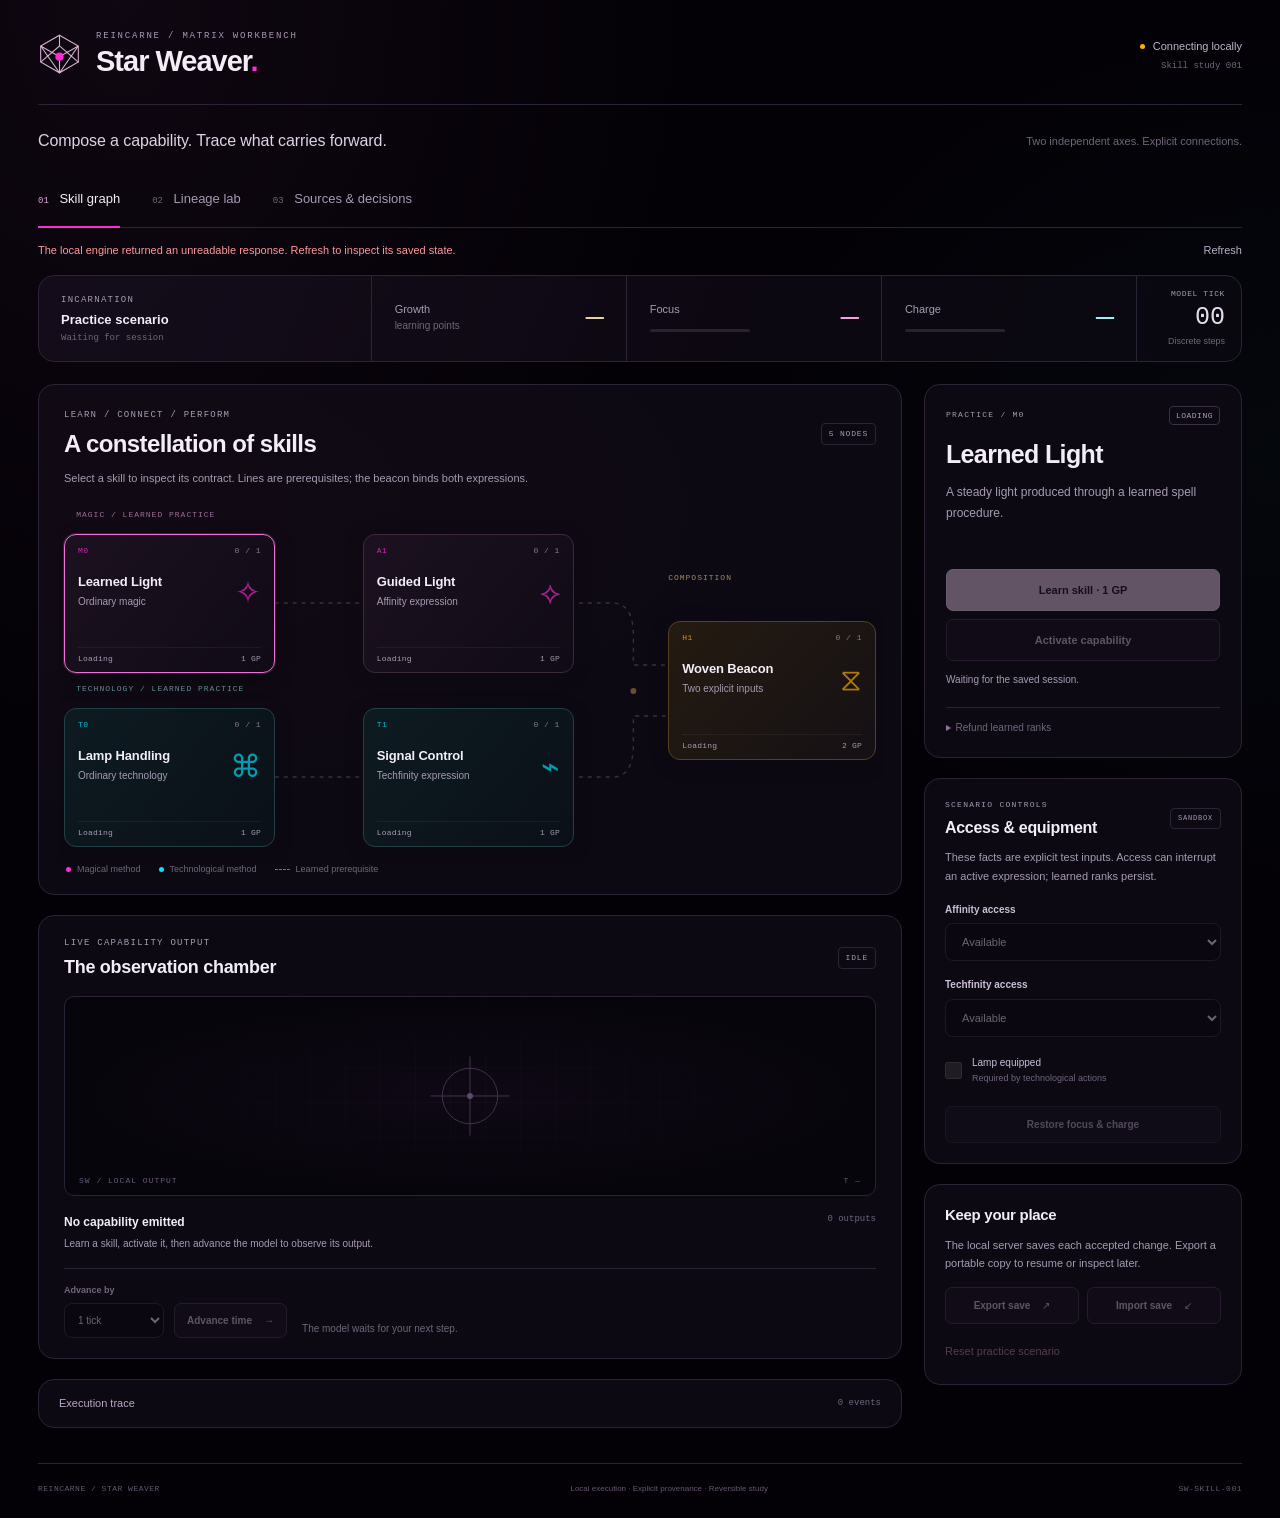
==== star-weaver/web/index.html @ e93f8267 "Add Star Weaver skill and multigeneration lineage workbench Implement the approved five-node progres" ====
<!doctype html>
<html lang="en">
<head>
  <meta charset="utf-8">
  <meta name="viewport" content="width=device-width, initial-scale=1">
  <meta name="theme-color" content="#030106">
  <meta name="description" content="Star Weaver — an independent-axis skill graph and experimental lineage workbench.">
  <title>Star Weaver · Reincarne</title>
  <link rel="stylesheet" href="styles.css">
  <script src="app.js" defer></script>
</head>
<body>
  <a class="skip-link" href="#workspace">Skip to workbench</a>
  <div class="app-shell">
    <header class="masthead">
      <a class="brand" href="#" aria-label="Star Weaver home">
        <svg class="brand-mark" viewBox="0 0 48 48" aria-hidden="true"><path d="M24 3 45 15v18L24 45 3 33V15Z"/><path d="m3 15 21 12 21-12M24 27v18M24 3v12L3 33m21-18 21 18M3 15l21 30 21-30"/><circle cx="24" cy="27" r="4"/></svg>
        <span><span class="brand-eyebrow">REINCARNE / MATRIX WORKBENCH</span><span class="brand-title">Star Weaver<span class="brand-dot">.</span></span></span>
      </a>
      <div class="masthead-meta"><span class="local-badge"><span class="connection-dot" id="connection-dot"></span><span id="connection-label">Connecting locally</span></span><span class="version-label" id="version-label">Skill study 001</span></div>
    </header>

    <div class="intro-row"><p>Compose a capability.<br class="mobile-break"> Trace what carries forward.</p><span class="boundary-note">Two independent axes. Explicit connections.</span></div>

    <nav class="tabs" role="tablist" aria-label="Workbench views">
      <button id="tab-skills" class="tab active" role="tab" aria-selected="true" aria-controls="panel-skills" tabindex="0"><span class="tab-number">01</span> Skill graph</button>
      <button id="tab-lineage" class="tab" role="tab" aria-selected="false" aria-controls="panel-lineage" tabindex="-1"><span class="tab-number">02</span> Lineage lab</button>
      <button id="tab-sources" class="tab" role="tab" aria-selected="false" aria-controls="panel-sources" tabindex="-1"><span class="tab-number">03</span> Sources &amp; decisions</button>
    </nav>

    <div class="status-strip"><p id="status-message" role="status" aria-live="polite">Loading the saved incarnation and skill contracts…</p><button id="refresh-session" class="text-button" type="button">Refresh</button></div>

    <main id="workspace" tabindex="-1">
      <section id="panel-skills" class="tab-panel" role="tabpanel" aria-labelledby="tab-skills">
        <div class="resource-bar" aria-label="Current incarnation">
          <div class="incarnation-label"><span class="eyebrow">INCARNATION</span><strong id="incarnation-name">Practice scenario</strong><small id="revision-label">Waiting for session</small></div>
          <div class="resource-stat growth"><span>Growth</span><strong id="growth-points">—</strong><small>learning points</small></div>
          <div class="resource-stat focus-stat"><span>Focus</span><strong id="focus-value">—</strong><div class="resource-track"><span id="focus-meter"></span></div></div>
          <div class="resource-stat charge-stat"><span>Charge</span><strong id="charge-value">—</strong><div class="resource-track"><span id="charge-meter"></span></div></div>
          <div class="clock-stat"><span class="eyebrow">MODEL TICK</span><strong id="tick-value">00</strong><small>Discrete steps</small></div>
        </div>

        <div class="skill-layout">
          <div class="map-column">
            <section class="panel graph-panel" aria-labelledby="graph-title">
              <div class="panel-heading"><div><span class="eyebrow">LEARN / CONNECT / PERFORM</span><h1 id="graph-title">A constellation of skills</h1></div><span class="tiny-badge">5 NODES</span></div>
              <p class="panel-intro">Select a skill to inspect its contract. Lines are prerequisites; the beacon binds both expressions.</p>
              <div class="graph-scroller" tabindex="0" aria-label="Skill graph. Five selectable skill nodes.">
                <div class="skill-graph" id="skill-graph">
                  <svg class="graph-lines" viewBox="0 0 820 370" preserveAspectRatio="none" aria-hidden="true"><defs><linearGradient id="magic-edge"><stop stop-color="#9d397f"/><stop offset="1" stop-color="#ff2bd6"/></linearGradient><linearGradient id="tech-edge"><stop stop-color="#23727b"/><stop offset="1" stop-color="#00e5ff"/></linearGradient></defs><path class="edge magic" data-edge="M0-A1" d="M213 110 H302"/><path class="edge technology" data-edge="T0-T1" d="M213 284 H302"/><path class="edge hybrid-magic" data-edge="A1-H1" d="M511 110 H554 Q575 110 575 143 V172 H609"/><path class="edge hybrid-technology" data-edge="T1-H1" d="M511 284 H554 Q575 284 575 251 V223 H609"/><circle cx="575" cy="198" r="3" class="junction"/></svg>
                  <span class="lane-label lane-magic">MAGIC / LEARNED PRACTICE</span><span class="lane-label lane-tech">TECHNOLOGY / LEARNED PRACTICE</span><span class="lane-label lane-weave">COMPOSITION</span>
                  <button type="button" id="node-M0" class="skill-node magic selected" aria-pressed="true" data-node="M0"><span class="node-top"><span class="node-id">M0</span><span class="node-rank">0 / 1</span></span><span class="node-symbol" aria-hidden="true">✧</span><strong>Learned Light</strong><span class="node-subtitle">Ordinary magic</span><span class="node-bottom"><span class="node-availability">Loading</span><span class="node-price">1 GP</span></span></button>
                  <button type="button" id="node-T0" class="skill-node technology" aria-pressed="false" data-node="T0"><span class="node-top"><span class="node-id">T0</span><span class="node-rank">0 / 1</span></span><span class="node-symbol" aria-hidden="true">⌘</span><strong>Lamp Handling</strong><span class="node-subtitle">Ordinary technology</span><span class="node-bottom"><span class="node-availability">Loading</span><span class="node-price">1 GP</span></span></button>
                  <button type="button" id="node-A1" class="skill-node magic expression" aria-pressed="false" data-node="A1"><span class="node-top"><span class="node-id">A1</span><span class="node-rank">0 / 1</span></span><span class="node-symbol" aria-hidden="true">⟡</span><strong>Guided Light</strong><span class="node-subtitle">Affinity expression</span><span class="node-bottom"><span class="node-availability">Loading</span><span class="node-price">1 GP</span></span></button>
                  <button type="button" id="node-T1" class="skill-node technology expression" aria-pressed="false" data-node="T1"><span class="node-top"><span class="node-id">T1</span><span class="node-rank">0 / 1</span></span><span class="node-symbol" aria-hidden="true">⌁</span><strong>Signal Control</strong><span class="node-subtitle">Techfinity expression</span><span class="node-bottom"><span class="node-availability">Loading</span><span class="node-price">1 GP</span></span></button>
                  <button type="button" id="node-H1" class="skill-node hybrid" aria-pressed="false" data-node="H1"><span class="node-top"><span class="node-id">H1</span><span class="node-rank">0 / 1</span></span><span class="node-symbol" aria-hidden="true">⧖</span><strong>Woven Beacon</strong><span class="node-subtitle">Two explicit inputs</span><span class="node-bottom"><span class="node-availability">Loading</span><span class="node-price">2 GP</span></span></button>
                </div>
              </div>
              <div class="graph-legend"><span><i class="legend-dot magic-dot"></i>Magical method</span><span><i class="legend-dot tech-dot"></i>Technological method</span><span><i class="legend-line"></i>Learned prerequisite</span></div>
            </section>

            <section class="panel output-panel" aria-labelledby="output-title">
              <div class="panel-heading"><div><span class="eyebrow">LIVE CAPABILITY OUTPUT</span><h2 id="output-title">The observation chamber</h2></div><span class="tiny-badge" id="chamber-state">IDLE</span></div>
              <div class="chamber" id="effect-chamber" data-effect="idle" data-phase="idle">
                <div class="chamber-grid" aria-hidden="true"></div>
                <svg class="effect-art" viewBox="0 0 700 200" role="img" aria-labelledby="effect-svg-title effect-svg-description"><title id="effect-svg-title">Waiting for an activated capability</title><desc id="effect-svg-description">The chamber will display outputs confirmed by the local skill engine.</desc><defs><radialGradient id="spell-glow"><stop stop-color="#ffc5f4" stop-opacity=".8"/><stop offset=".2" stop-color="#ff2bd6" stop-opacity=".5"/><stop offset="1" stop-color="#ff2bd6" stop-opacity="0"/></radialGradient><radialGradient id="lamp-glow"><stop stop-color="#c6fcff" stop-opacity=".9"/><stop offset=".25" stop-color="#00e5ff" stop-opacity=".4"/><stop offset="1" stop-color="#00e5ff" stop-opacity="0"/></radialGradient><radialGradient id="beacon-glow"><stop stop-color="#fff4ca" stop-opacity=".8"/><stop offset=".3" stop-color="#ffb000" stop-opacity=".4"/><stop offset="1" stop-color="#ffb000" stop-opacity="0"/></radialGradient></defs>
                  <g class="effect-idle"><circle cx="350" cy="100" r="28"/><path d="M350 60v80M310 100h80"/><circle cx="350" cy="100" r="3"/></g>
                  <g class="effect-magic"><ellipse class="glow" cx="350" cy="96" rx="95" ry="88" fill="url(#spell-glow)"/><path class="spell-orbit" d="M294 105c0-45 112-45 112 0s-112 45-112 0Z"/><path class="spell-orbit tilted" d="M320 45c45 0 65 107 20 107S275 45 320 45Z"/><path class="spell-core" d="m350 63 7 24 21 9-21 8-7 25-7-25-21-8 21-9Z"/><path class="guided-path" d="M125 140 Q265 20 350 96 T575 55"/><circle class="guided-target" cx="575" cy="55" r="9"/></g>
                  <g class="effect-tech"><ellipse class="glow" cx="350" cy="96" rx="100" ry="84" fill="url(#lamp-glow)"/><path class="lamp-body" d="M334 124h32v18h-32Zm0-3V87a16 16 0 0 1 32 0v34M326 123h48"/><path class="lamp-rays" d="M350 48V33m-34 30-11-11m79 11 11-11M301 88h-16m114 0h16"/><path class="signal-line" d="M130 99h54V72h25v54h25V99h38m156 0h36V72h25v54h25V99h56"/><circle class="signal-target" cx="584" cy="99" r="9"/></g>
                  <g class="effect-beacon"><ellipse class="glow" cx="350" cy="100" rx="130" ry="98" fill="url(#beacon-glow)"/><circle class="beacon-ring outer" cx="350" cy="100" r="72"/><circle class="beacon-ring inner" cx="350" cy="100" r="49"/><path class="beacon-orbit magic" d="M243 100c0-57 214-57 214 0s-214 57-214 0Z"/><path class="beacon-orbit tech" d="M350 17c49 0 49 166 0 166s-49-166 0-166Z"/><path class="beacon-core" d="m350 70 9 20 21 10-21 9-9 21-9-21-21-9 21-10Z"/><path class="beacon-code" d="M498 77h10m9 0h24m9 0h10m-62 23h24m9 0h10m9 0h24m-76 23h10m9 0h10m9 0h24"/></g>
                  <g class="effect-aborted"><path d="m337 87 26 26m0-26-26 26"/><circle cx="350" cy="100" r="33" stroke-dasharray="4 7"/></g>
                </svg>
                <span class="chamber-coordinate" aria-hidden="true">SW / LOCAL OUTPUT</span><span class="chamber-coordinate chamber-coordinate-right" id="effect-tick">T —</span>
              </div>
              <div class="effect-caption"><div><strong id="effect-name">No capability emitted</strong><p id="effect-description">Learn a skill, activate it, then advance the model to observe its output.</p></div><span id="output-count">0 outputs</span></div>
              <div class="time-controls"><div class="tick-input"><label for="tick-amount">Advance by</label><select id="tick-amount" disabled><option value="1">1 tick</option><option value="2">2 ticks</option><option value="4">4 ticks</option></select></div><button type="button" id="tick-forward" class="button button-secondary" disabled>Advance time <span aria-hidden="true">→</span></button><p id="active-action-label">The model waits for your next step.</p></div>
            </section>

            <details class="panel event-panel"><summary><span>Execution trace</span><span class="summary-meta" id="event-count">0 events</span></summary><ol id="event-log" class="event-log"><li>No actions yet.</li></ol></details>
          </div>

          <aside class="detail-column" aria-label="Skill details and scenario controls">
            <section class="panel node-detail" aria-labelledby="detail-title">
              <div class="detail-heading"><span class="eyebrow" id="detail-kind">PRACTICE / M0</span><span class="availability-badge" id="detail-availability">LOADING</span></div><h2 id="detail-title">Learned Light</h2><p id="detail-description" class="detail-description">A steady light produced through a learned spell procedure.</p>
              <div class="detail-tags" id="detail-tags"></div><div id="detail-contract" class="detail-contract"></div><div id="recipe-inputs" class="recipe-inputs" hidden></div>
              <div class="skill-actions"><button type="button" id="learn-node" class="button button-primary" disabled>Learn skill · 1 GP</button><button type="button" id="activate-node" class="button button-secondary" disabled>Activate capability</button></div><p id="learn-reason" class="action-reason">Waiting for the saved session.</p>
              <details class="refund-details"><summary>Refund learned ranks</summary><label class="checkbox-label"><input type="checkbox" id="cascade-refund">Include learned dependents</label><p>Refunds recorded growth points. Activation resources and recovery timers stay spent.</p><button type="button" id="respec-node" class="button button-danger" disabled>Refund selected skill</button></details>
            </section>

            <section class="panel sandbox-panel" aria-labelledby="sandbox-title"><div class="panel-heading"><div><span class="eyebrow">SCENARIO CONTROLS</span><h2 id="sandbox-title">Access &amp; equipment</h2></div><span class="tiny-badge">SANDBOX</span></div><p class="help-copy">These facts are explicit test inputs. Access can interrupt an active expression; learned ranks persist.</p><label for="axis-affinity">Affinity access</label><select id="axis-affinity" disabled><option value="available">Available</option><option value="unavailable">Unavailable</option><option value="unknown">Unknown</option></select><label for="axis-techfinity">Techfinity access</label><select id="axis-techfinity" disabled><option value="available">Available</option><option value="unavailable">Unavailable</option><option value="unknown">Unknown</option></select><label class="checkbox-label lamp-toggle"><input type="checkbox" id="lamp-equipped" disabled><span>Lamp equipped<small>Required by technological actions</small></span></label><button type="button" id="restore-resources" class="button button-subtle" disabled>Restore focus &amp; charge</button></section>
            <section class="panel session-panel" aria-labelledby="session-title"><h2 id="session-title">Keep your place</h2><p class="help-copy">The local server saves each accepted change. Export a portable copy to resume or inspect later.</p><div class="save-buttons"><button id="export-save" type="button" class="button button-secondary" disabled>Export save <span aria-hidden="true">↗</span></button><label class="button button-secondary file-button" for="import-save">Import save <span aria-hidden="true">↙</span><input id="import-save" type="file" accept="application/json,.json" disabled></label></div><button id="reset-session" type="button" class="text-button danger-text" disabled>Reset practice scenario</button></section>
          </aside>
        </div>
      </section>

      <section id="panel-lineage" class="tab-panel" role="tabpanel" aria-labelledby="tab-lineage" hidden>
        <div class="lineage-intro"><div><span class="eyebrow">EXPERIMENTAL SUCCESSION / SYNTHETIC PROFILES</span><h1>What carries forward?</h1><p>Explore biological, resonant, cultural, and fabricated routes. Each route preserves its source; a seed makes the same experiment repeatable.</p></div><div class="principle-card"><span aria-hidden="true">⟡</span><p><strong>Potential is a possibility.</strong> It does not teach a skill, install a device, or make an axis available.</p></div></div>
        <div class="lineage-layout"><section class="panel lineage-controls" aria-labelledby="lineage-controls-title"><span class="eyebrow">01 / CHOOSE CONTRIBUTORS</span><h2 id="lineage-controls-title">Two sources. One trace.</h2><label for="parent-a">Contributor A</label><select id="parent-a" disabled><option>Loading profiles…</option></select><p id="parent-a-description" class="profile-description"></p><div id="parent-a-traits" class="profile-traits"></div><div class="contributor-divider" aria-hidden="true"><span>×</span></div><label for="parent-b">Contributor B</label><select id="parent-b" disabled><option>Loading profiles…</option></select><p id="parent-b-description" class="profile-description"></p><div id="parent-b-traits" class="profile-traits"></div><label for="lineage-seed">Experiment seed</label><input id="lineage-seed" type="text" value="first-weave" maxlength="80" autocomplete="off" spellcheck="false" disabled><p class="help-copy">Same contributors and seed → same result. No real people or canonical bloodlines are represented.</p><button id="generate-lineage" class="button button-primary" type="button" disabled>Trace a new incarnation <span aria-hidden="true">→</span></button><div class="route-key"><strong>Four provenance routes</strong><span>Biological inheritance</span><span>Resonant transmission</span><span>Cultural / mentorship</span><span>Fabricated / blueprint</span><p>Mentorship and blueprint succession are transmission routes, not biological crossbreeding.</p></div></section>
          <div id="lineage-result" class="lineage-result" aria-live="polite"><section class="panel lineage-empty"><div class="empty-orbit" aria-hidden="true"><span>◇</span><span>✧</span><span>◇</span></div><span class="eyebrow">02 / INSPECT THE PATHWAY</span><h2>A new thread begins with its sources.</h2><p>Choose two contributors and trace their routes. The result will list selected traits, axis potential, and the exact provenance behind every branch.</p></section></div>
        </div>
      </section>

      <section id="panel-sources" class="tab-panel" role="tabpanel" aria-labelledby="tab-sources" hidden><div class="sources-intro"><span class="eyebrow">DECISIONS / PROVENANCE / LIMITS</span><h1>A clear boundary around the model.</h1><p>This workbench executes the approved skill proposal and an explicitly experimental hereditary policy. A successful action is runtime evidence; canon authority belongs to the recorded decisions.</p></div><div id="decisions-content" class="decisions-grid"><section class="panel"><h2>Loading source records…</h2></section></div><section class="panel invariants-panel"><h2>Rules that remain visible</h2><div class="invariant-grid"><article><span>01</span><h3>Independent systems</h3><p>Affinity and Techfinity have separate access facts. Neither progression path grants the other.</p></article><article><span>02</span><h3>Explicit composition</h3><p>A recipe names its inputs and pays their total cost once. Losing a live input aborts the output.</p></article><article><span>03</span><h3>Context Doubt</h3><p>Finity remains unresolved. It supplies no root, rank, gate, resource, or hereditary effect.</p></article><article><span>04</span><h3>Traceable inheritance</h3><p>Experimental succession records potential and its sources. Learning and available access remain separate events.</p></article></div></section><details class="panel raw-panel"><summary>Inspect loaded contracts</summary><label for="raw-contract-select">Record</label><select id="raw-contract-select"><option value="graph">Skill graph</option><option value="lineage_rules">Lineage rules</option><option value="lineage_catalog">Synthetic contributors</option><option value="decisions">Decision records</option></select><pre id="raw-contract" tabindex="0">Waiting for source data.</pre></details></section>
    </main>
    <footer class="footer"><span>REINCARNE / STAR WEAVER</span><span>Local execution · Explicit provenance · Reversible study</span><span id="footer-version">SW-SKILL-001</span></footer>
  </div>

  <dialog id="confirm-dialog" aria-labelledby="confirm-title" aria-describedby="confirm-description"><form method="dialog"><span class="eyebrow">CONFIRM SCENARIO CHANGE</span><h2 id="confirm-title">Start a new incarnation?</h2><p id="confirm-description"></p><div class="dialog-actions"><button type="submit" value="cancel" class="button button-secondary">Keep current session</button><button type="submit" value="confirm" class="button button-primary" id="confirm-action">Continue</button></div></form></dialog>
  <noscript><p class="noscript">Star Weaver requires JavaScript to connect the skill graph to the local engine.</p></noscript>
</body>
</html>
---- star-weaver/web/styles.css ----
:root{color-scheme:dark;--void:#030106;--paper:#f2edf6;--muted:#a69bb2;--dim:#70657b;--line:#2c2337;--panel:#0d0913;--raised:#15101d;--magic:#ff2bd6;--tech:#00e5ff;--amber:#ffb000;--good:#a3dac1;--danger:#ff969d;--radius:16px;--mono:"Cascadia Code","SFMono-Regular",Consolas,monospace;--sans:"Segoe UI",Inter,Arial,sans-serif}
*{box-sizing:border-box}body{margin:0;background:var(--void);color:var(--paper);font-family:var(--sans);font-size:14px;line-height:1.55;background-image:radial-gradient(ellipse at 10% 0%,#23102360,transparent 35%),radial-gradient(ellipse at 100% 30%,#09222a30,transparent 30%)}button,input,select{font:inherit}button,a,input,select,summary{touch-action:manipulation}button{cursor:pointer}button:disabled,input:disabled,select:disabled{cursor:not-allowed;opacity:.4}button,a,input,select,summary{ -webkit-tap-highlight-color:transparent}button:focus-visible,a:focus-visible,input:focus-visible,select:focus-visible,summary:focus-visible,[tabindex]:focus-visible{outline:2px solid #f0d4ff;outline-offset:4px}a{color:inherit}button{color:inherit}h1,h2,h3,p{margin:0}h1{font-size:24px;font-weight:560;line-height:1.3;letter-spacing:-.6px}h2{font-size:18px;font-weight:560;line-height:1.35;letter-spacing:-.3px}h3{font-size:15px;font-weight:600}small{font-size:11px}button,input,select{transition:border-color .18s,background .18s,opacity .18s}input,select{color:var(--paper);background:#09060f;border:1px solid #3b2f48;border-radius:8px;width:100%;min-height:43px;padding:9px 12px}select{padding-right:24px}input:hover:not(:disabled),select:hover:not(:disabled){border-color:#84718e}label{display:block;color:#cbc0d5;font-size:12px;font-weight:550;margin:15px 0 6px}input[type=checkbox]{width:17px;height:17px;min-height:17px;margin:0;accent-color:var(--paper);flex:none}input[type=file]{min-height:0}input[type=text]{font-family:var(--mono);font-size:12px}pre{font:11px/1.7 var(--mono);overflow:auto;white-space:pre-wrap;word-break:break-word;color:#baadca}::selection{color:white;background:#723361}.skip-link{position:fixed;top:-70px;left:20px;z-index:100;background:var(--paper);color:var(--void);padding:12px 18px;border-radius:7px}.skip-link:focus{top:12px}.app-shell{max-width:1560px;margin:0 auto;padding:0 38px}.masthead{display:flex;justify-content:space-between;align-items:center;gap:24px;padding:29px 0 24px;border-bottom:1px solid var(--line)}.brand{display:flex;gap:15px;align-items:center;text-decoration:none}.brand-mark{width:43px;height:48px;fill:none;stroke:#d7b2d3;stroke-width:1.2}.brand-mark circle{fill:var(--magic);stroke:var(--magic)}.brand-eyebrow,.brand-title{display:block}.brand-eyebrow{color:#a998b4;letter-spacing:1.8px;font:9px/1.6 var(--mono)}.brand-title{font-size:29px;line-height:1.25;letter-spacing:-1px;font-weight:600}.brand-dot{color:var(--magic)}.masthead-meta{display:flex;flex-direction:column;align-items:flex-end;gap:6px}.local-badge{display:flex;gap:8px;align-items:center;color:#c0b5ca;font-size:11px}.connection-dot{width:5px;height:5px;border-radius:50%;background:var(--amber)}.connection-dot.connected{background:var(--good);box-shadow:0 0 8px #a3dac133}.connection-dot.error{background:var(--danger)}.version-label{font:9px var(--mono);color:var(--dim)}.intro-row{display:flex;justify-content:space-between;align-items:center;padding:24px 0 22px}.intro-row p{font-size:16px;color:#dfd3e6;letter-spacing:-.1px}.boundary-note{color:var(--dim);font-size:11px}.mobile-break{display:none}.tabs{display:flex;border-bottom:1px solid var(--line);gap:32px}.tab{position:relative;border:0;background:none;padding:14px 0 17px;font-size:13px;color:var(--muted)}.tab:after{position:absolute;content:"";left:0;right:0;bottom:-1px;height:2px;background:transparent}.tab.active{color:var(--paper)}.tab.active:after{background:var(--magic)}.tab:hover{color:var(--paper)}.tab-number{font:9px var(--mono);color:var(--dim);margin-right:7px}.tab.active .tab-number{color:#d9a5d1}.status-strip{display:flex;align-items:center;gap:18px;min-height:44px;padding:10px 0;color:var(--muted);font-size:11px}.status-strip p{flex:1}.status-strip.error p{color:var(--danger)}.status-strip.success p{color:#b8d8ca}.status-strip.busy p:before{content:"◌";display:inline-block;margin-right:7px;color:var(--amber);animation:rotate 2s linear infinite}.text-button{border:0;border-radius:4px;background:none;padding:4px 0;color:#bdb0c8;font-size:11px;white-space:nowrap;text-underline-offset:3px}.text-button:hover{text-decoration:underline;color:var(--paper)}main:focus{outline:none}main{min-height:75vh}.resource-bar{display:grid;grid-template-columns:minmax(180px,1.3fr) repeat(3,minmax(90px,1fr)) 105px;border:1px solid var(--line);border-radius:var(--radius);background:linear-gradient(110deg,#181020b0,#0d091390);overflow:hidden;margin:2px 0 22px}.incarnation-label{padding:17px 22px;display:flex;flex-direction:column;gap:3px}.eyebrow{display:block;font:9px/1.6 var(--mono);color:var(--muted);letter-spacing:1.25px}.incarnation-label strong{font-size:13px;font-weight:550}.incarnation-label small{font:9px var(--mono);color:var(--dim)}.resource-stat{position:relative;padding:15px 23px;display:grid;grid-template-columns:1fr auto;grid-template-rows:24px 24px;border-left:1px solid var(--line);align-content:center;column-gap:12px}.resource-stat>span{font-size:11px;color:var(--muted);align-self:end}.resource-stat>strong{font:30px/1.2 var(--mono);grid-column:2;grid-row:1/3;align-self:center;letter-spacing:-1px}.resource-stat>small{color:var(--dim);font-size:10px}.resource-track{width:85%;max-width:100px;align-self:center;height:3px;background:#2a2030;overflow:hidden;border-radius:2px}.resource-track span{display:block;width:0%;height:100%;transition:width .4s;background:var(--muted)}.focus-stat>strong{color:#f1a5df}.focus-stat .resource-track span{background:var(--magic)}.charge-stat>strong{color:#a4eef2}.charge-stat .resource-track span{background:var(--tech)}.growth>strong{color:#e7d3a6}.clock-stat{border-left:1px solid var(--line);padding:12px 16px;display:flex;flex-direction:column;align-items:flex-end}.clock-stat>.eyebrow{font-size:8px;letter-spacing:.6px}.clock-stat strong{font:25px/1.4 var(--mono);color:#e5dceb}.clock-stat small{font-size:9px;color:var(--dim)}.skill-layout{display:grid;grid-template-columns:minmax(0,1fr) 318px;gap:22px}.map-column,.detail-column{display:flex;flex-direction:column;gap:20px;min-width:0}.panel{background:var(--panel);border:1px solid var(--line);border-radius:var(--radius);overflow:hidden}.panel-heading{display:flex;align-items:center;justify-content:space-between;gap:15px}.panel-heading .eyebrow{margin-bottom:5px}.tiny-badge{white-space:nowrap;font:8px/1.5 var(--mono);letter-spacing:.8px;color:var(--muted);padding:4px 7px;border:1px solid var(--line);border-radius:4px}.graph-panel{padding:23px 25px 17px;background:radial-gradient(ellipse at 0% 25%,#2b102125,transparent 60%),var(--panel)}.panel-intro{font-size:11px;color:var(--muted);margin-top:11px;max-width:570px}.graph-scroller{overflow-x:auto;scrollbar-width:thin;scrollbar-color:#3d2f46 transparent;margin:6px -6px 0;padding:0 6px}.skill-graph{position:relative;min-width:700px;width:100%;height:370px}.graph-lines{position:absolute;inset:0;width:100%;height:100%;pointer-events:none;overflow:visible}.edge{stroke:#39303f;stroke-width:1.4;fill:none;stroke-dasharray:4 5}.edge.learned{stroke-dasharray:none;stroke-width:1.7}.edge.magic.learned{stroke:url(#magic-edge)}.edge.technology.learned{stroke:url(#tech-edge)}.edge.hybrid-magic.learned{stroke:#9d387e}.edge.hybrid-technology.learned{stroke:#297b87}.junction{fill:#6a4c2f}.lane-label{position:absolute;left:1.5%;font:8px var(--mono);letter-spacing:1px;color:#9e6d97;top:17px}.lane-tech{top:191px;color:#64979c}.lane-weave{left:74.4%;top:80px;color:#a08a62}.skill-node{--node-color:var(--magic);position:absolute;left:0;top:41px;width:26%;height:139px;border:1px solid #3d293e;border-radius:12px;padding:11px 13px 9px;display:flex;flex-direction:column;align-items:flex-start;text-align:left;background:linear-gradient(130deg,#1c1120,#100b16);box-shadow:0 4px 20px #03010630;transition:border-color .2s,background .2s,transform .15s}.skill-node:hover{border-color:#8d5b87;background:linear-gradient(130deg,#261629,#130d19);transform:translateY(-2px)}.skill-node.selected{border-color:#ef70d7;box-shadow:0 0 0 1px #ef70d733,0 7px 20px #03010650}.skill-node.technology{--node-color:var(--tech);border-color:#244047;background:linear-gradient(130deg,#0d1b21,#0b1018)}.skill-node.technology:hover{border-color:#4b9fab;background:linear-gradient(130deg,#11262d,#0b1018)}.skill-node.technology.selected{border-color:#67d1db;box-shadow:0 0 0 1px #67d1db33,0 7px 20px #03010650}.skill-node.hybrid{--node-color:var(--amber);background:linear-gradient(135deg,#241b10,#151015);border-color:#554020;left:74.4%;top:128px;width:25.6%}.skill-node.hybrid:hover{border-color:#b1843c;background:linear-gradient(130deg,#322415,#151015)}.skill-node.hybrid.selected{border-color:#e8bb68;box-shadow:0 0 0 1px #e8bb6833,0 7px 20px #03010650}#node-T0{top:215px}#node-A1,#node-T1{left:36.8%}#node-T1{top:215px}.node-top{display:flex;align-items:center;justify-content:space-between;width:100%;font:8px var(--mono);color:#a69ab1;letter-spacing:.5px}.node-id{color:var(--node-color);opacity:.8}.node-rank{color:#887990}.node-symbol{position:absolute;right:13px;top:42px;font-size:31px;color:var(--node-color);opacity:.65;line-height:1}.skill-node strong{font-size:13px;letter-spacing:-.15px;margin-top:17px;white-space:nowrap;font-weight:550;max-width:calc(100% - 28px)}.node-subtitle{font-size:10px;color:var(--muted);margin-top:2px}.node-bottom{display:flex;justify-content:space-between;align-items:center;gap:8px;border-top:1px solid #a39cab17;width:100%;padding-top:6px;margin-top:auto;font:8px var(--mono);letter-spacing:.2px}.node-availability{color:#ab9fb5}.node-price{color:#a597ac;white-space:nowrap}.skill-node.learned .node-rank{color:var(--node-color)}.skill-node[data-availability=READY] .node-availability{color:var(--good)}.skill-node[data-availability=ACTIVE] .node-availability{color:var(--node-color)}.skill-node[data-availability=SUSPENDED] .node-availability,.skill-node[data-availability=DEPLETED] .node-availability{color:#d5af87}.graph-legend{display:flex;flex-wrap:wrap;align-items:center;gap:18px;color:var(--dim);font-size:9px;margin:0 2px}.graph-legend>span{display:flex;align-items:center;gap:6px}.legend-dot{width:5px;height:5px;border-radius:50%}.magic-dot{background:var(--magic)}.tech-dot{background:var(--tech)}.legend-line{display:inline-block;width:15px;border-top:1px dashed #7b6c87}.node-detail{padding:21px}.detail-heading{display:flex;align-items:center;justify-content:space-between;gap:7px;margin-bottom:13px}.detail-heading>.eyebrow{font-size:8px}.availability-badge{border:1px solid #3b3046;border-radius:4px;font:8px var(--mono);letter-spacing:.5px;padding:4px 6px;color:#ab9db8}.availability-badge[data-state=READY]{color:var(--good);border-color:#365a49}.availability-badge[data-state=ACTIVE]{color:var(--amber);border-color:#685424}.availability-badge[data-state=SUSPENDED],.availability-badge[data-state=DEPLETED]{color:#e1bc91;border-color:#5c442c}.node-detail h2{font-size:25px;letter-spacing:-.65px}.detail-description{font-size:12px;color:var(--muted);margin-top:10px;min-height:54px;line-height:1.7}.detail-tags{display:flex;flex-wrap:wrap;gap:6px;margin:14px 0 16px}.tag{display:inline-block;border:1px solid #35293f;background:#170f20;color:#c1a8cc;border-radius:5px;padding:3px 7px;font-size:9px;line-height:1.5}.tag.magic{color:#e3a4d4;border-color:#572549;background:#271022}.tag.technology{color:#9edce3;border-color:#1e5056;background:#082328}.tag.hybrid{color:#ddc597;border-color:#5c4826;background:#281c0a}.detail-contract dl{margin:0;border-top:1px solid var(--line)}.contract-row{display:flex;justify-content:space-between;gap:14px;padding:10px 0;border-bottom:1px solid #281f32;font-size:10px}.contract-row dt{color:var(--dim);flex:none}.contract-row dd{margin:0;text-align:right;color:#d2c5dc;overflow-wrap:anywhere}.contract-row dd .focus-cost{color:#f0a5df}.contract-row dd .charge-cost{color:#a1e9ef}.recipe-inputs{margin-top:14px;border:1px solid #4e3b22;padding:11px;border-radius:8px;background:#21180f55}.recipe-inputs strong{font-size:10px;color:#ddc18c}.recipe-inputs p{font-size:10px;color:#b3a897;margin-top:5px;word-break:break-word}.recipe-inputs button{border:0;background:none;padding:0;color:#e8d6b1;font-size:10px;text-decoration:underline;text-underline-offset:3px}.skill-actions{display:flex;flex-direction:column;gap:8px;margin-top:19px}.button{display:inline-flex;align-items:center;justify-content:center;gap:12px;min-height:42px;padding:10px 14px;border-radius:7px;border:1px solid transparent;font-size:11px;font-weight:550;text-align:center;text-decoration:none;white-space:normal;line-height:1.5}.button-primary{background:#e1c1e0;color:#211426;border-color:#f0d8ed}.button-primary:hover:not(:disabled){background:#f1d9ee}.button-primary:active:not(:disabled){background:#c5a1c4}.button-secondary{background:#18101f;border-color:#493852;color:#d5c4df}.button-secondary:hover:not(:disabled){background:#24182e;border-color:#7f658a}.button-subtle{background:#16111d;border-color:#30263b;color:#b7a7c4;min-height:37px;font-size:10px}.button-subtle:hover:not(:disabled){background:#20172a;border-color:#665272}.button-danger{border-color:#633a43;background:#27141d;color:#e5acb4;min-height:35px;font-size:10px}.button-danger:hover:not(:disabled){background:#3b1e29}.action-reason{font-size:10px;color:var(--muted);line-height:1.7;margin-top:10px;min-height:18px}.refund-details{margin-top:18px;border-top:1px solid var(--line);padding-top:12px}.refund-details summary{font-size:10px;color:var(--dim)}summary{cursor:pointer;user-select:none}summary::marker{font-size:9px;color:#8f769f}.refund-details p{font-size:10px;line-height:1.6;color:var(--dim);margin:10px 0}.checkbox-label{display:flex;align-items:center;gap:10px;font-size:11px;font-weight:400;line-height:1.5}.sandbox-panel,.session-panel{padding:20px}.sandbox-panel .panel-heading h2{font-size:16px}.sandbox-panel .eyebrow{font-size:8px}.help-copy{font-size:11px;color:var(--muted);line-height:1.7;margin-top:10px}.sandbox-panel>label{margin-top:16px;font-size:10px}.sandbox-panel>select{min-height:38px;font-size:11px}.sandbox-panel .tiny-badge{font-size:7px}.lamp-toggle{padding-top:2px}.lamp-toggle small{display:block;font-size:9px;color:var(--dim);margin-top:2px}.sandbox-panel>.button{width:100%;margin-top:15px}.save-buttons{display:flex;gap:8px;margin-top:14px}.save-buttons>.button{flex:1;font-size:10px;padding:9px 10px;min-height:37px}.session-panel h2{font-size:15px}.file-button{margin:0;position:relative;cursor:pointer;overflow:hidden}.file-button input{position:absolute;width:1px;height:1px;opacity:0;left:0;bottom:0;padding:0}.file-button:has(input:focus-visible){outline:2px solid #f0d4ff;outline-offset:4px}.file-button:has(input:disabled){opacity:.4;cursor:not-allowed}.session-panel>.text-button{margin-top:15px}.danger-text{color:#bb8b97}.output-panel{padding:20px 25px}.output-panel h2{font-size:18px}.chamber{position:relative;height:200px;margin-top:16px;border:1px solid #2a2234;border-radius:10px;overflow:hidden;background:radial-gradient(ellipse at center,#21122a44,transparent 70%),#07050c}.chamber-grid{position:absolute;inset:0;background-image:linear-gradient(#674a8110 1px,transparent 1px),linear-gradient(90deg,#674a8110 1px,transparent 1px);background-size:35px 35px;mask-image:radial-gradient(ellipse at center,black,transparent 80%)}.effect-art{display:block;width:100%;height:100%;position:relative}.effect-art g{display:none}.effect-art path,.effect-art circle{vector-effect:non-scaling-stroke}.effect-idle{stroke:#6d577b;fill:none;opacity:.55}.effect-idle circle:last-child{fill:#9d82b1;stroke:none}.chamber[data-effect=idle] .effect-idle{display:inline}.chamber[data-effect=steady_spell_light] .effect-magic,.chamber[data-effect=guided_light] .effect-magic{display:inline}.chamber[data-effect=steady_lamp_light] .effect-tech,.chamber[data-effect=addressed_signal] .effect-tech{display:inline}.chamber[data-effect=encoded_light_beacon] .effect-beacon{display:inline}.chamber[data-phase=aborted] .effect-aborted{display:inline;stroke:#cf9d9f;fill:none;stroke-width:1.5}.spell-orbit{stroke:#e774d3;fill:none;stroke-width:1;opacity:.7}.spell-orbit.tilted{opacity:.45}.spell-core{fill:#ffc0f0;stroke:#ff2bd6;stroke-width:1}.guided-path{fill:none;stroke:#ea5dd2;stroke-width:1.2;stroke-dasharray:4 7}.guided-target{fill:none;stroke:#f893e1;stroke-width:1}.chamber[data-effect=steady_spell_light] .guided-path,.chamber[data-effect=steady_spell_light] .guided-target{display:none}.lamp-body{fill:none;stroke:#a2edf4;stroke-width:1.5}.lamp-rays{fill:none;stroke:#3bc7d7;stroke-width:1.4}.signal-line,.signal-target{fill:none;stroke:#63e5ee;stroke-width:1.3}.chamber[data-effect=steady_lamp_light] .signal-line,.chamber[data-effect=steady_lamp_light] .signal-target{display:none}.beacon-ring{fill:none;stroke:#c59b47;stroke-width:1;stroke-dasharray:3 10}.beacon-ring.inner{stroke:#e9ba64;stroke-dasharray:none}.beacon-orbit{fill:none;stroke-width:1.2}.beacon-orbit.magic{stroke:#d958bd}.beacon-orbit.tech{stroke:#4fc6d1}.beacon-core{fill:#ffe0a0;stroke:#ffb000;stroke-width:1}.beacon-code{fill:none;stroke:#ebc171;stroke-width:2}.chamber[data-phase=active] .glow{animation:breathe 1.8s ease-in-out infinite}.chamber[data-phase=active] .effect-beacon .beacon-ring{animation:beacon-form 1.8s ease-in-out infinite;transform-origin:350px 100px}.chamber[data-phase=active] .signal-line{stroke-dasharray:18 6;animation:signal-flow 2.4s linear infinite}.chamber[data-phase=active] .guided-path{animation:signal-flow 2.4s linear infinite}.chamber[data-phase=active] .effect-art{opacity:.7}.chamber[data-phase=complete] .glow{opacity:1}.chamber-coordinate{position:absolute;left:14px;bottom:10px;font:8px var(--mono);letter-spacing:1px;color:#685b76}.chamber-coordinate-right{left:auto;right:14px}.effect-caption{display:flex;align-items:flex-start;justify-content:space-between;gap:20px;margin:15px 0 16px}.effect-caption strong{font-size:12px;font-weight:550}.effect-caption p{font-size:10px;color:var(--muted);margin-top:4px}.effect-caption>span{font:9px var(--mono);color:var(--dim);white-space:nowrap;margin-top:3px}.time-controls{display:flex;align-items:flex-end;gap:10px;padding-top:15px;border-top:1px solid var(--line)}.tick-input{width:100px;flex:none}.tick-input label{font-size:9px;color:var(--dim);margin:0 0 5px}.tick-input select{min-height:35px;padding:7px 9px;font-size:10px}.time-controls .button{min-height:35px;font-size:10px;padding:8px 12px}.time-controls>p{margin:0 0 2px 5px;max-width:225px;color:var(--dim);font-size:10px;line-height:1.5}.event-panel summary{display:flex;justify-content:space-between;align-items:center;padding:15px 20px;font-size:11px;color:#b6a7c3}.summary-meta{font:9px var(--mono);color:var(--dim)}.event-log{list-style:none;margin:0;padding:0 20px 17px;max-height:250px;overflow:auto}.event-log li{display:flex;gap:12px;font:10px/1.7 var(--mono);padding:8px 0;border-top:1px solid #261e30;color:var(--muted)}.event-tick{color:var(--dim);width:36px;flex:none}.event-node{color:#cfbedc;width:28px;flex:none}.event-name{color:var(--muted)}.event-name.complete{color:var(--good)}.event-name.aborted{color:var(--danger)}.event-output{margin-left:auto;color:#8e7b9c;font-size:9px}.lineage-intro{display:flex;justify-content:space-between;align-items:center;gap:40px;padding:22px 0 30px}.lineage-intro h1,.sources-intro h1{font-size:34px;letter-spacing:-1px;margin-top:10px}.lineage-intro>div:first-child{max-width:620px}.lineage-intro>div>p{font-size:12px;color:var(--muted);margin-top:13px;max-width:550px;line-height:1.8}.principle-card{display:flex;align-items:center;gap:17px;max-width:300px;flex:none;border-left:1px solid #51412c;padding:13px 0 13px 21px}.principle-card>span{font-size:35px;color:var(--amber)}.lineage-intro .principle-card>p{margin:0;font-size:11px;color:var(--muted)}.principle-card strong{display:block;font-weight:550;font-size:12px;color:#e1c596;margin-bottom:4px}.lineage-layout{display:grid;grid-template-columns:320px minmax(0,1fr);gap:23px}.lineage-controls{padding:24px;align-self:start}.lineage-controls h2{font-size:20px;margin-top:6px}.lineage-controls label{margin-top:22px}.lineage-controls select{font-size:11px}.lineage-controls .profile-description{font-size:11px;color:var(--muted);line-height:1.75;min-height:18px;margin:10px 0 8px}.profile-traits{display:flex;gap:5px;flex-wrap:wrap}.profile-traits .tag{font-size:8px}.contributor-divider{display:flex;align-items:center;gap:15px;margin:16px 0 -8px;color:#997f9c}.contributor-divider:before,.contributor-divider:after{content:"";height:1px;background:var(--line);flex:1}.contributor-divider>span{font-size:18px}.lineage-controls>.button{margin-top:22px;width:100%}.lineage-controls .help-copy{font-size:10px}.route-key{margin-top:24px;border-top:1px solid var(--line);padding-top:18px;display:flex;flex-direction:column;gap:8px}.route-key strong{font-size:10px;color:#a896b6;margin-bottom:3px}.route-key>span{font-size:10px;color:var(--dim);padding-left:12px;position:relative}.route-key>span:before{content:"";width:4px;height:4px;border:1px solid #806788;position:absolute;left:0;top:5px;transform:rotate(45deg)}.route-key>p{font-size:10px;line-height:1.7;color:#8b7b98;margin-top:6px}.lineage-result{display:flex;flex-direction:column;gap:18px;min-width:0}.lineage-empty{min-height:540px;display:flex;flex-direction:column;align-items:center;justify-content:center;text-align:center;padding:40px;background:radial-gradient(ellipse at 50% 37%,#321b3625,transparent 60%),var(--panel)}.lineage-empty h2{max-width:355px;font-size:25px;letter-spacing:-.6px;margin:12px 0}.lineage-empty p{max-width:390px;font-size:12px;line-height:1.8;color:var(--muted)}.empty-orbit{border:1px solid #45334f;border-radius:50%;height:145px;width:145px;margin-bottom:40px;position:relative;display:flex;align-items:center;justify-content:center;color:#a185b1;font-size:34px}.empty-orbit:after{content:"";position:absolute;width:90px;height:90px;border:1px dashed #55415f;border-radius:50%}.empty-orbit span:first-child,.empty-orbit span:last-child{position:absolute;font-size:26px;color:#795287;background:var(--panel);line-height:1;padding:4px;left:-13px;top:40px}.empty-orbit span:last-child{left:auto;right:-12px;top:85px;color:#5e969f}.lineage-summary{padding:24px}.lineage-summary .panel-heading h2{margin-top:7px;font-size:25px}.lineage-summary .tiny-badge{color:#d2b47c;border-color:#5a4525;background:#241a0e}.lineage-id{color:var(--dim);font:9px var(--mono);margin-top:7px;overflow-wrap:anywhere}.lineage-summary .help-copy{max-width:690px}.potential-grid{display:grid;grid-template-columns:1fr 1fr;gap:12px;margin-top:22px}.potential-card{border:1px solid #342a3d;border-radius:9px;padding:15px;background:#120d1b}.potential-card .eyebrow{font-size:8px}.potential-card strong{font-size:15px;display:block;margin-top:5px}.potential-card span:last-child{font-size:10px;color:var(--dim);margin-top:3px;display:block}.potential-card.magic{border-color:#4f2a46;background:#1b0d1b}.potential-card.magic strong{color:#e7acd9}.potential-card.technology{border-color:#1f444c;background:#0c181d}.potential-card.technology strong{color:#9cdde7}.lineage-actions{display:flex;flex-wrap:wrap;gap:9px;margin-top:20px;padding-top:18px;border-top:1px solid var(--line)}.lineage-actions .button{font-size:10px;min-height:38px}.lineage-actions .text-button{margin-left:auto}.inherited-panel{padding:23px}.inherited-panel h2{font-size:18px}.trait-list{display:flex;flex-direction:column;gap:10px;margin-top:17px}.trait-card{padding:15px;border:1px solid #30253b;border-radius:9px;background:#120c1a}.trait-card-heading{display:flex;align-items:flex-start;justify-content:space-between;gap:15px}.trait-card h3{font-size:13px}.trait-card p{font-size:11px;line-height:1.7;color:var(--muted);margin-top:6px}.trait-route{display:flex;flex-wrap:wrap;gap:5px;margin-top:10px}.trait-provenance{font:9px/1.8 var(--mono);color:var(--dim);margin-top:9px;word-break:break-word}.pathway-panel{padding:23px}.pathway-panel h2{font-size:18px}.pathway-map{margin-top:19px}.pathway-contributors{display:grid;grid-template-columns:1fr 1fr;gap:20px}.pathway-parent{padding:12px;border:1px solid #3b2c45;border-radius:8px;background:#18101f;text-align:center}.pathway-parent .eyebrow{font-size:8px}.pathway-parent strong{font-size:11px;font-weight:500;display:block;margin-top:3px}.pathway-join{height:35px;position:relative;margin:0 25%}.pathway-join:before{content:"";position:absolute;left:0;right:0;top:0;height:15px;border:1px solid #6f527c;border-top:0;border-radius:0 0 10px 10px}.pathway-join:after{content:"";position:absolute;width:1px;height:20px;left:50%;top:15px;background:#6f527c}.pathway-child{max-width:280px;margin:0 auto;padding:13px 20px;text-align:center;border:1px solid #66502d;border-radius:9px;background:#21180f;color:#e0c391;font-size:12px}.branch-list{list-style:none;padding:0;margin:20px 0 0;display:grid;gap:9px}.branch-list li{font-size:10px;line-height:1.8;padding:10px 13px;background:#120d1b;border-left:2px solid #51405e;border-radius:0 6px 6px 0;overflow-wrap:anywhere}.branch-list strong{color:#d4c3de;font-weight:550}.branch-list p{color:var(--muted);margin-top:3px}.lineage-trace{padding:20px 23px}.lineage-trace summary{font-size:12px;color:#c1b0cd}.trace-list{list-style:none;padding:0;margin:15px 0 0;counter-reset:trace}.trace-list li{position:relative;padding:12px 0 12px 31px;border-top:1px solid var(--line);font-size:10px;line-height:1.8;color:var(--muted);overflow-wrap:anywhere}.trace-list li:before{counter-increment:trace;content:counter(trace,decimal-leading-zero);position:absolute;left:0;top:13px;font:9px var(--mono);color:var(--dim)}.trace-list strong{color:#ccb9d8;font-weight:500}.lineage-stale-note{padding:12px 15px;border:1px solid #51412a;border-radius:8px;color:#d4b984;font-size:11px;background:#261c1155}.sources-intro{padding:25px 0 30px;max-width:760px}.sources-intro>p{font-size:12px;color:var(--muted);line-height:1.9;margin-top:13px}.decisions-grid{display:grid;grid-template-columns:repeat(3,minmax(0,1fr));gap:20px}.decision-card{padding:23px;min-width:0}.decision-card h2{font-size:20px;margin:10px 0}.decision-card>.eyebrow{color:#b292c0}.decision-card p,.decision-card li{font-size:11px;color:var(--muted);line-height:1.9}.decision-card dl{margin:14px 0 0}.decision-card dt{color:var(--dim);font:8px var(--mono);text-transform:uppercase;letter-spacing:.8px;margin-top:10px}.decision-card dd{margin:3px 0 0;color:#bfb1cc;font-size:10px;overflow-wrap:anywhere}.source-link{display:inline-block;color:#d6badf;font-size:10px;text-underline-offset:4px;line-height:1.9;margin-top:12px;overflow-wrap:anywhere}.source-link:hover{color:#f5d1f1}.decision-state{display:inline-block;font:8px var(--mono);padding:4px 6px;border:1px solid #4d3a5c;border-radius:4px;margin-bottom:2px;color:#d5bbdf}.invariants-panel{padding:24px;margin-top:22px}.invariant-grid{display:grid;grid-template-columns:repeat(4,minmax(0,1fr));gap:27px;margin-top:24px}.invariant-grid article{border-left:1px solid #47334f;padding-left:17px}.invariant-grid article>span{font:9px var(--mono);color:#9776a6}.invariant-grid h3{margin:8px 0;font-size:13px}.invariant-grid p{font-size:10px;line-height:1.9;color:var(--muted)}.raw-panel{margin-top:22px;padding:20px 24px}.raw-panel summary{font-size:12px;color:#bba7c8}.raw-panel label{font-size:10px}.raw-panel select{max-width:320px;font-size:11px;min-height:36px}.raw-panel pre{max-height:500px;margin-top:18px;padding:18px;background:#06040a;border-radius:7px}.footer{margin-top:35px;border-top:1px solid var(--line);padding:20px 0 25px;display:flex;justify-content:space-between;gap:20px;font:8px var(--mono);color:#665771;letter-spacing:.5px}.footer span:nth-child(2){font-family:var(--sans);letter-spacing:0}dialog{width:min(480px,calc(100vw - 34px));padding:28px;background:#130d1b;color:var(--paper);border:1px solid #5e436c;border-radius:16px;box-shadow:0 30px 130px #000b}dialog::backdrop{background:#030106b3;backdrop-filter:blur(5px)}dialog h2{font-size:24px;margin:9px 0 15px}dialog p{font-size:12px;line-height:1.9;color:var(--muted)}.dialog-actions{display:flex;justify-content:flex-end;gap:10px;margin-top:25px}.dialog-actions .button{font-size:10px}.noscript{background:#321925;padding:20px;color:#f5d5e5}.empty-copy{font-size:11px;color:var(--dim);padding:12px 0}.raw-value{font:9px/1.8 var(--mono);color:var(--dim);overflow-wrap:anywhere;white-space:pre-wrap}.tab-panel[hidden],[hidden]{display:none!important}
@keyframes rotate{to{transform:rotate(360deg)}}@keyframes breathe{50%{opacity:.45}}@keyframes signal-flow{to{stroke-dashoffset:-48}}@keyframes beacon-form{50%{transform:scale(.87);opacity:.45}}
input,select{min-width:0}.lineage-controls>*{min-width:0}
@media(min-width:1400px){.skill-layout{grid-template-columns:minmax(0,1fr) 345px}.skill-node{height:146px}.node-symbol{font-size:34px}.skill-node strong{font-size:15px}.node-subtitle{font-size:11px}.node-top,.node-bottom{font-size:9px}.node-detail{padding:25px}.skill-graph{height:385px}.graph-lines{height:370px}.lane-label{font-size:9px}.skill-node.hybrid{top:128px}.graph-panel{padding-bottom:20px}.detail-contract .contract-row{font-size:11px}}
@media(max-width:1150px){.app-shell{padding:0 25px}.skill-layout{grid-template-columns:minmax(0,1fr) 296px;gap:18px}.graph-panel,.output-panel{padding-left:19px;padding-right:19px}.graph-panel h1{font-size:21px}.graph-legend{gap:12px}.skill-graph{min-width:650px}.skill-node{padding-left:11px;padding-right:11px}.skill-node strong{font-size:12px}.node-symbol{right:10px;font-size:27px}.graph-panel .panel-intro{max-width:420px}.resource-stat{padding:15px 17px}.resource-bar{grid-template-columns:minmax(150px,1.2fr) repeat(3,minmax(75px,1fr)) 95px}.incarnation-label{padding-left:17px}.time-controls{flex-wrap:wrap}.time-controls>p{max-width:none;flex-basis:100%;margin:2px 0 0}.lineage-layout{grid-template-columns:290px minmax(0,1fr)}.lineage-controls{padding:21px}.lineage-intro{gap:20px}.principle-card{max-width:260px}.decisions-grid{gap:15px}.decision-card{padding:20px}.invariant-grid{gap:17px}.graph-legend>span:last-child{display:none}}
@media(max-width:950px){.skill-layout{grid-template-columns:1fr}.detail-column{display:grid;grid-template-columns:1fr 1fr;gap:18px}.node-detail{grid-column:1;grid-row:1/3}.sandbox-panel{grid-column:2;grid-row:1}.session-panel{grid-column:2;grid-row:2;align-self:start}.skill-graph{min-width:700px}.graph-scroller{margin-right:-8px}.graph-legend>span:last-child{display:flex}.resource-stat{padding:15px 24px}.lineage-intro{align-items:flex-start}.principle-card{max-width:240px;margin-top:12px}.lineage-layout{grid-template-columns:270px minmax(0,1fr);gap:18px}.lineage-summary,.inherited-panel,.pathway-panel{padding:20px}.potential-grid{gap:8px}.potential-card{padding:12px}.potential-card strong{font-size:13px}.lineage-actions .text-button{margin-left:0}.decisions-grid{grid-template-columns:1fr 1fr}.invariant-grid{grid-template-columns:1fr 1fr;gap:25px}.footer{gap:15px}.footer>span:nth-child(2){display:none}}
@media(max-width:720px){.app-shell{padding:0 18px}.masthead{padding:22px 0 20px}.brand{gap:11px}.brand-mark{width:36px;height:42px}.brand-eyebrow{font-size:7px;letter-spacing:1px}.brand-title{font-size:26px}.masthead-meta .version-label{display:none}.local-badge{font-size:9px;gap:6px}.intro-row{padding:21px 0 15px}.intro-row p{font-size:15px}.boundary-note{display:none}.tabs{gap:23px}.tab{font-size:11px;padding:13px 0 15px}.tab-number{font-size:8px;margin-right:4px}.status-strip{font-size:10px;min-height:52px}.resource-bar{grid-template-columns:1fr 1fr 1fr 75px;margin-bottom:18px}.incarnation-label{grid-column:1/5;padding:11px 15px;border-bottom:1px solid var(--line);flex-direction:row;align-items:center;gap:12px}.incarnation-label>.eyebrow{font-size:8px}.incarnation-label>strong{font-size:11px}.incarnation-label>small{margin-left:auto;font-size:8px}.resource-stat{padding:12px 15px;grid-template-rows:21px 16px}.resource-stat.growth{border-left:0}.resource-stat>span{font-size:10px}.resource-stat>strong{font-size:25px}.resource-stat>small{font-size:8px}.clock-stat{padding:10px 12px}.clock-stat>.eyebrow{font-size:7px}.clock-stat>strong{font-size:21px}.clock-stat>small{font-size:8px}.graph-panel{padding:19px 17px 16px}.graph-panel h1{font-size:21px}.graph-panel .tiny-badge{font-size:7px}.graph-panel .panel-intro{font-size:10px}.graph-scroller{margin-right:-17px;margin-left:-17px;padding:0 17px}.graph-scroller:after{content:"Scroll to explore the constellation →";display:block;position:sticky;left:0;color:#876f95;font-size:9px;margin:4px 0 13px}.skill-graph{min-width:660px;height:360px}.graph-lines{height:370px}.skill-node{height:139px}.node-symbol{font-size:28px;right:12px}.skill-node strong{font-size:12px}.graph-legend{font-size:8px;gap:12px}.graph-legend>span:last-child{display:none}.detail-column{grid-template-columns:1fr 1fr;gap:15px}.node-detail{padding:19px}.node-detail h2{font-size:23px}.node-detail .detail-heading{flex-wrap:wrap}.detail-description{font-size:11px}.sandbox-panel,.session-panel{padding:17px}.sandbox-panel .panel-heading{flex-wrap:wrap;gap:7px}.sandbox-panel .tiny-badge{display:none}.sandbox-panel .panel-heading h2{font-size:16px}.sandbox-panel .help-copy{font-size:10px}.save-buttons{flex-direction:column}.save-buttons .button{font-size:9px}.session-panel .help-copy{font-size:10px}.output-panel{padding:19px 17px}.output-panel h2{font-size:17px}.output-panel .eyebrow{font-size:8px}.chamber{height:180px}.effect-caption{gap:12px}.effect-caption p{font-size:10px}.time-controls{gap:9px}.time-controls>p{margin:3px 0 0;font-size:10px}.lineage-intro{flex-direction:column;gap:18px;padding:16px 0 24px}.lineage-intro h1,.sources-intro h1{font-size:30px}.lineage-intro>.principle-card{max-width:none;width:100%;margin:0;padding:10px 0 10px 14px}.lineage-intro .principle-card>p{font-size:10px}.principle-card strong{font-size:11px}.lineage-layout{grid-template-columns:1fr}.lineage-controls{display:grid;grid-template-columns:1fr 1fr;column-gap:18px;padding:22px}.lineage-controls>.eyebrow,.lineage-controls>h2,.lineage-controls>label[for=lineage-seed],.lineage-controls>#lineage-seed,.lineage-controls>.help-copy,.lineage-controls>.button,.lineage-controls>.route-key{grid-column:1/3}.lineage-controls>label[for=parent-a]{grid-column:1;grid-row:3}.lineage-controls>#parent-a{grid-column:1;grid-row:4}.lineage-controls>#parent-a-description{grid-column:1;grid-row:5}.lineage-controls>#parent-a-traits{grid-column:1;grid-row:6;align-content:start}.lineage-controls>label[for=parent-b]{grid-column:2;grid-row:3}.lineage-controls>#parent-b{grid-column:2;grid-row:4}.lineage-controls>#parent-b-description{grid-column:2;grid-row:5}.lineage-controls>#parent-b-traits{grid-column:2;grid-row:6;align-content:start}.contributor-divider{display:none}.lineage-controls .profile-description{font-size:10px}.lineage-controls .route-key{display:grid;grid-template-columns:1fr 1fr;gap:10px}.route-key strong,.route-key p{grid-column:1/3}.lineage-empty{min-height:410px;padding:35px 23px}.empty-orbit{height:120px;width:120px;margin-bottom:30px}.lineage-summary .panel-heading{align-items:flex-start}.lineage-summary .panel-heading h2{font-size:22px}.lineage-summary .tiny-badge{font-size:7px}.trait-card-heading{gap:9px}.trait-card h3{font-size:12px}.trait-card p{font-size:10px}.sources-intro{padding:16px 0 24px}.sources-intro h1{max-width:400px}.decisions-grid{grid-template-columns:1fr}.decision-card{padding:22px}.invariants-panel{padding:21px}.invariant-grid{gap:22px 15px}.invariant-grid article{padding-left:12px}.invariant-grid p{font-size:10px}.raw-panel{padding:19px}.footer{font-size:7px;margin-top:26px;padding:18px 0}.event-output{display:none}}
@media(max-width:440px){.app-shell{padding:0 15px}.masthead{gap:10px}.brand-eyebrow{font-size:6.5px;letter-spacing:.7px}.brand-title{font-size:25px}.brand-mark{width:31px;height:38px}.masthead-meta{max-width:100px}.local-badge{font-size:8px}.intro-row p{font-size:14px}.tabs{gap:17px;justify-content:space-between}.tab{font-size:10px;white-space:nowrap}.tab-number{font-size:7px}.status-strip{font-size:9px;gap:10px}.status-strip .text-button{font-size:9px}.resource-bar{grid-template-columns:1fr 1fr 1fr 66px}.incarnation-label{gap:8px;padding:10px 12px}.incarnation-label>.eyebrow{font-size:7px}.incarnation-label>strong{font-size:10px}.incarnation-label>small{font-size:7px}.resource-stat{padding:12px 11px;column-gap:7px}.resource-stat>span{font-size:9px}.resource-stat>strong{font-size:24px}.resource-stat>small{font-size:7px;white-space:nowrap}.resource-track{width:100%}.clock-stat{padding:11px 9px}.clock-stat>.eyebrow{font-size:6px;letter-spacing:.2px}.clock-stat>strong{font-size:22px}.clock-stat>small{font-size:7px}.graph-panel h1{font-size:20px}.graph-panel .tiny-badge{font-size:6px;padding:4px}.graph-panel .eyebrow{font-size:8px}.detail-column{display:flex;flex-direction:column}.detail-heading{flex-wrap:nowrap!important}.node-detail{padding:22px}.detail-description{min-height:0}.detail-contract .contract-row{font-size:11px}.sandbox-panel,.session-panel{padding:21px}.sandbox-panel .tiny-badge{display:inline-block}.sandbox-panel .help-copy,.session-panel .help-copy{font-size:11px}.sandbox-panel>label{font-size:11px}.sandbox-panel>select{font-size:12px;min-height:41px}.save-buttons{flex-direction:row}.save-buttons .button{font-size:11px}.session-panel>.text-button{font-size:11px}.output-panel h2{font-size:16px}.output-panel .tiny-badge{font-size:7px}.effect-caption>span{font-size:8px}.chamber{height:165px}.effect-art{width:125%;max-width:none;margin-left:-12.5%}.time-controls{justify-content:flex-start}.time-controls .button{flex:1}.tick-input{width:115px}.lineage-controls{padding:20px;column-gap:12px}.lineage-controls>select{font-size:10px;padding-left:9px}.lineage-controls .profile-description{font-size:10px;line-height:1.7}.lineage-controls label{font-size:11px}.lineage-controls .route-key{gap:9px}.route-key>span{font-size:9px}.lineage-summary{padding:20px}.potential-grid{grid-template-columns:1fr}.potential-card{display:grid;grid-template-columns:1fr auto;gap:3px 10px;align-items:center}.potential-card strong{font-size:12px;margin:0;text-align:right}.potential-card span:last-child{grid-column:1/3;font-size:9px}.lineage-actions .button-primary{width:100%}.lineage-actions .button-secondary{flex:1}.lineage-actions .text-button{width:100%;margin-top:5px;text-align:left}.pathway-panel,.inherited-panel{padding:20px}.pathway-contributors{gap:12px}.pathway-parent{padding:10px 8px}.pathway-parent strong{font-size:10px}.invariant-grid{grid-template-columns:1fr}.invariant-grid article{padding-left:16px}.invariant-grid h3{font-size:14px}.invariant-grid p{font-size:11px}.dialog-actions{flex-direction:column-reverse}.dialog-actions .button{width:100%;font-size:11px}.footer{font-size:6.5px}.footer>span:first-child{letter-spacing:.4px}}
@media(prefers-reduced-motion:reduce){*,*:before,*:after{animation:none!important;transition:none!important;scroll-behavior:auto!important}.skill-node:hover{transform:none}.chamber[data-phase=active] .effect-art{opacity:1}}
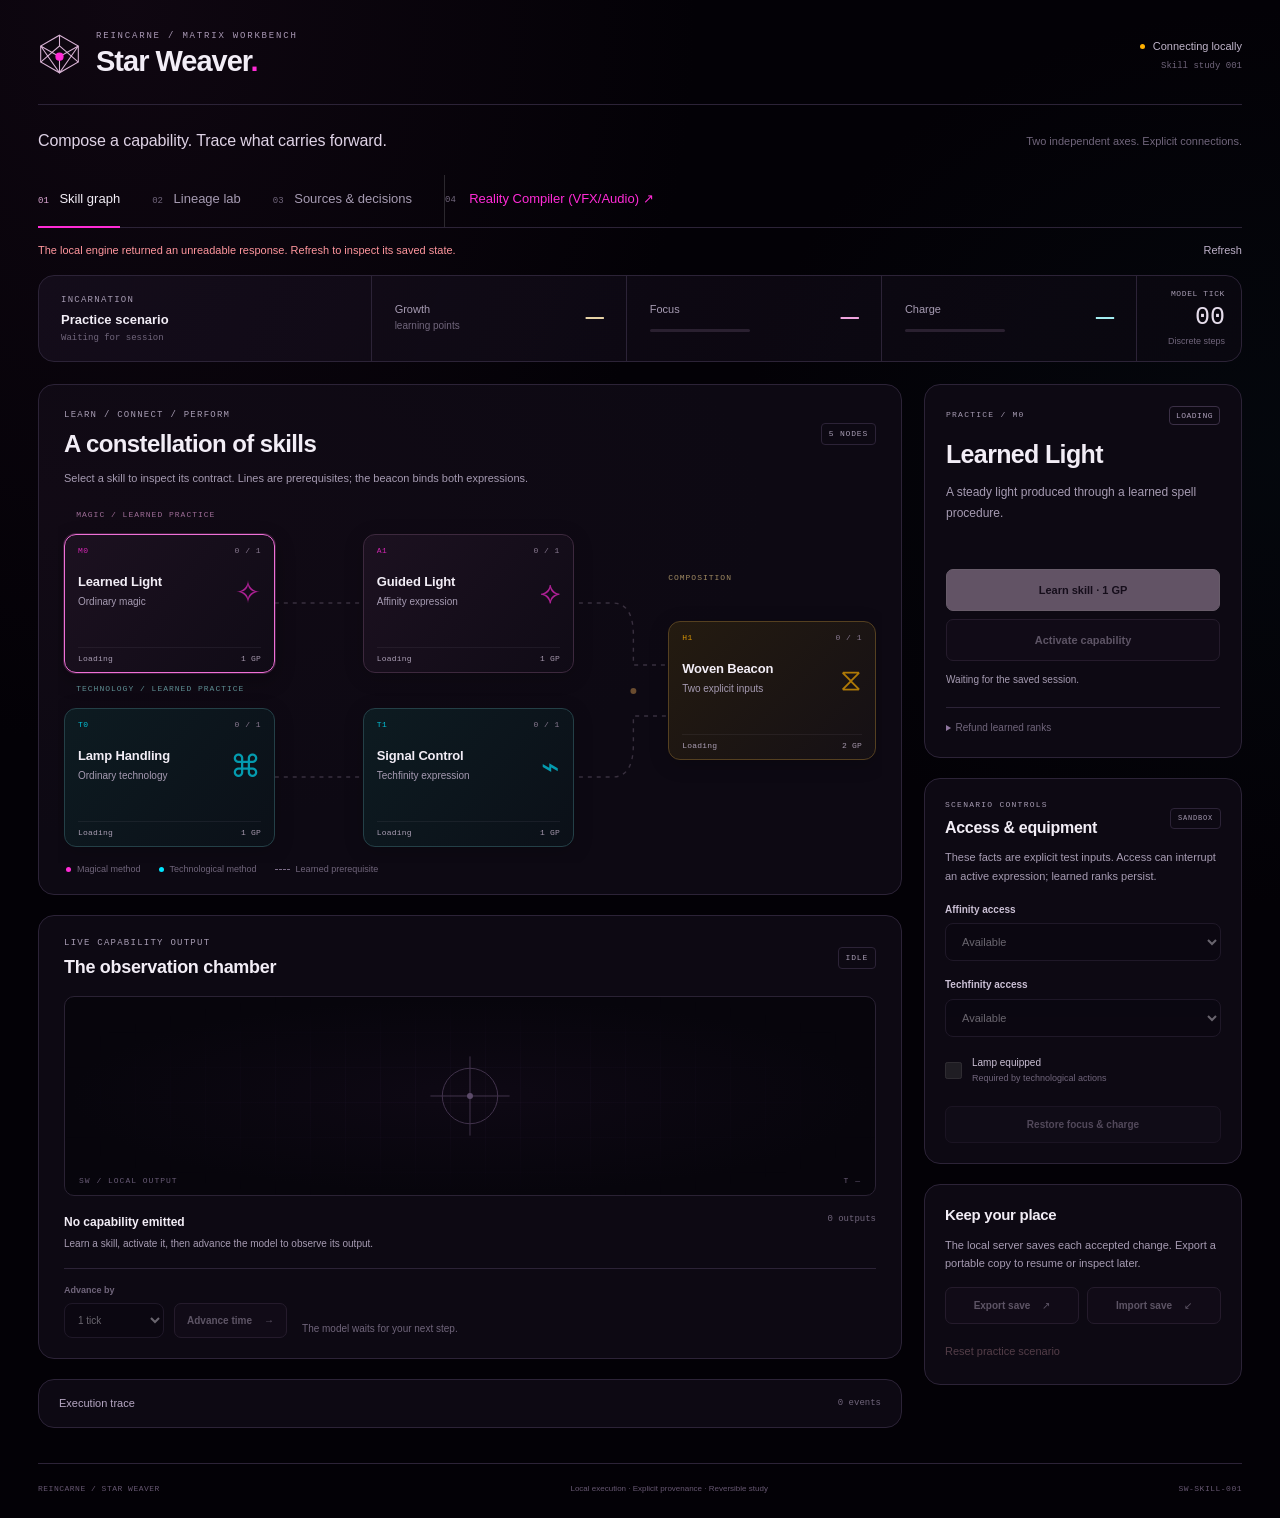
==== commit 727c36cd: "Add interactive Neoluminescent Reality Compiler UI, Web Audio synthesizer, and API endpoints (100 te" ====
--- a/star-weaver/web/index.html
+++ b/star-weaver/web/index.html
@@ -26,6 +26,7 @@
       <button id="tab-skills" class="tab active" role="tab" aria-selected="true" aria-controls="panel-skills" tabindex="0"><span class="tab-number">01</span> Skill graph</button>
       <button id="tab-lineage" class="tab" role="tab" aria-selected="false" aria-controls="panel-lineage" tabindex="-1"><span class="tab-number">02</span> Lineage lab</button>
       <button id="tab-sources" class="tab" role="tab" aria-selected="false" aria-controls="panel-sources" tabindex="-1"><span class="tab-number">03</span> Sources &amp; decisions</button>
+      <a href="manifestation.html" class="tab" style="text-decoration:none; display:inline-flex; align-items:center; gap:0.4rem; color:#ff2bd6; border-left:1px solid rgba(255,255,255,0.15);"><span class="tab-number">04</span> Reality Compiler (VFX/Audio) ↗</a>
     </nav>
 
     <div class="status-strip"><p id="status-message" role="status" aria-live="polite">Loading the saved incarnation and skill contracts…</p><button id="refresh-session" class="text-button" type="button">Refresh</button></div>
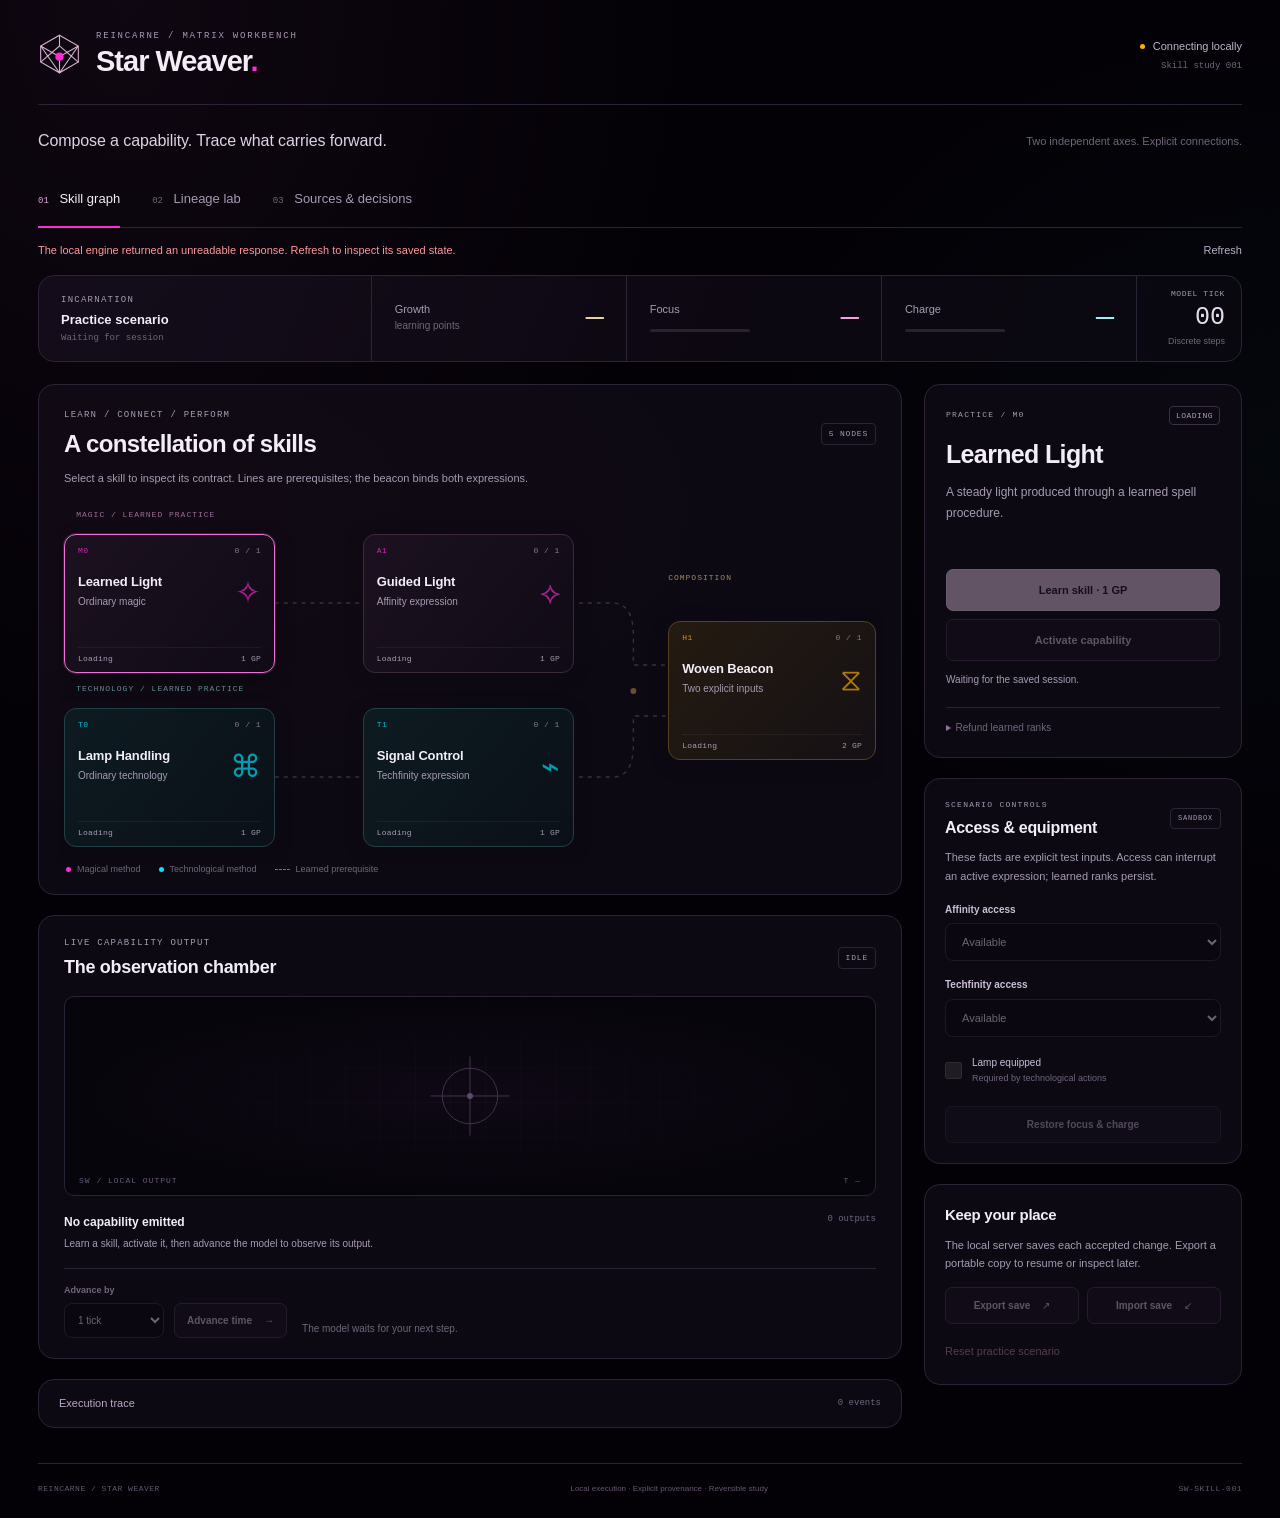
==== commit ecda16c6: "Merge pull request #11 from ObDixilis/codex/star-weaver-implementation Add Star Weaver skill and mul" ====
--- a/star-weaver/web/index.html
+++ b/star-weaver/web/index.html
@@ -26,7 +26,6 @@
       <button id="tab-skills" class="tab active" role="tab" aria-selected="true" aria-controls="panel-skills" tabindex="0"><span class="tab-number">01</span> Skill graph</button>
       <button id="tab-lineage" class="tab" role="tab" aria-selected="false" aria-controls="panel-lineage" tabindex="-1"><span class="tab-number">02</span> Lineage lab</button>
       <button id="tab-sources" class="tab" role="tab" aria-selected="false" aria-controls="panel-sources" tabindex="-1"><span class="tab-number">03</span> Sources &amp; decisions</button>
-      <a href="manifestation.html" class="tab" style="text-decoration:none; display:inline-flex; align-items:center; gap:0.4rem; color:#ff2bd6; border-left:1px solid rgba(255,255,255,0.15);"><span class="tab-number">04</span> Reality Compiler (VFX/Audio) ↗</a>
     </nav>
 
     <div class="status-strip"><p id="status-message" role="status" aria-live="polite">Loading the saved incarnation and skill contracts…</p><button id="refresh-session" class="text-button" type="button">Refresh</button></div>
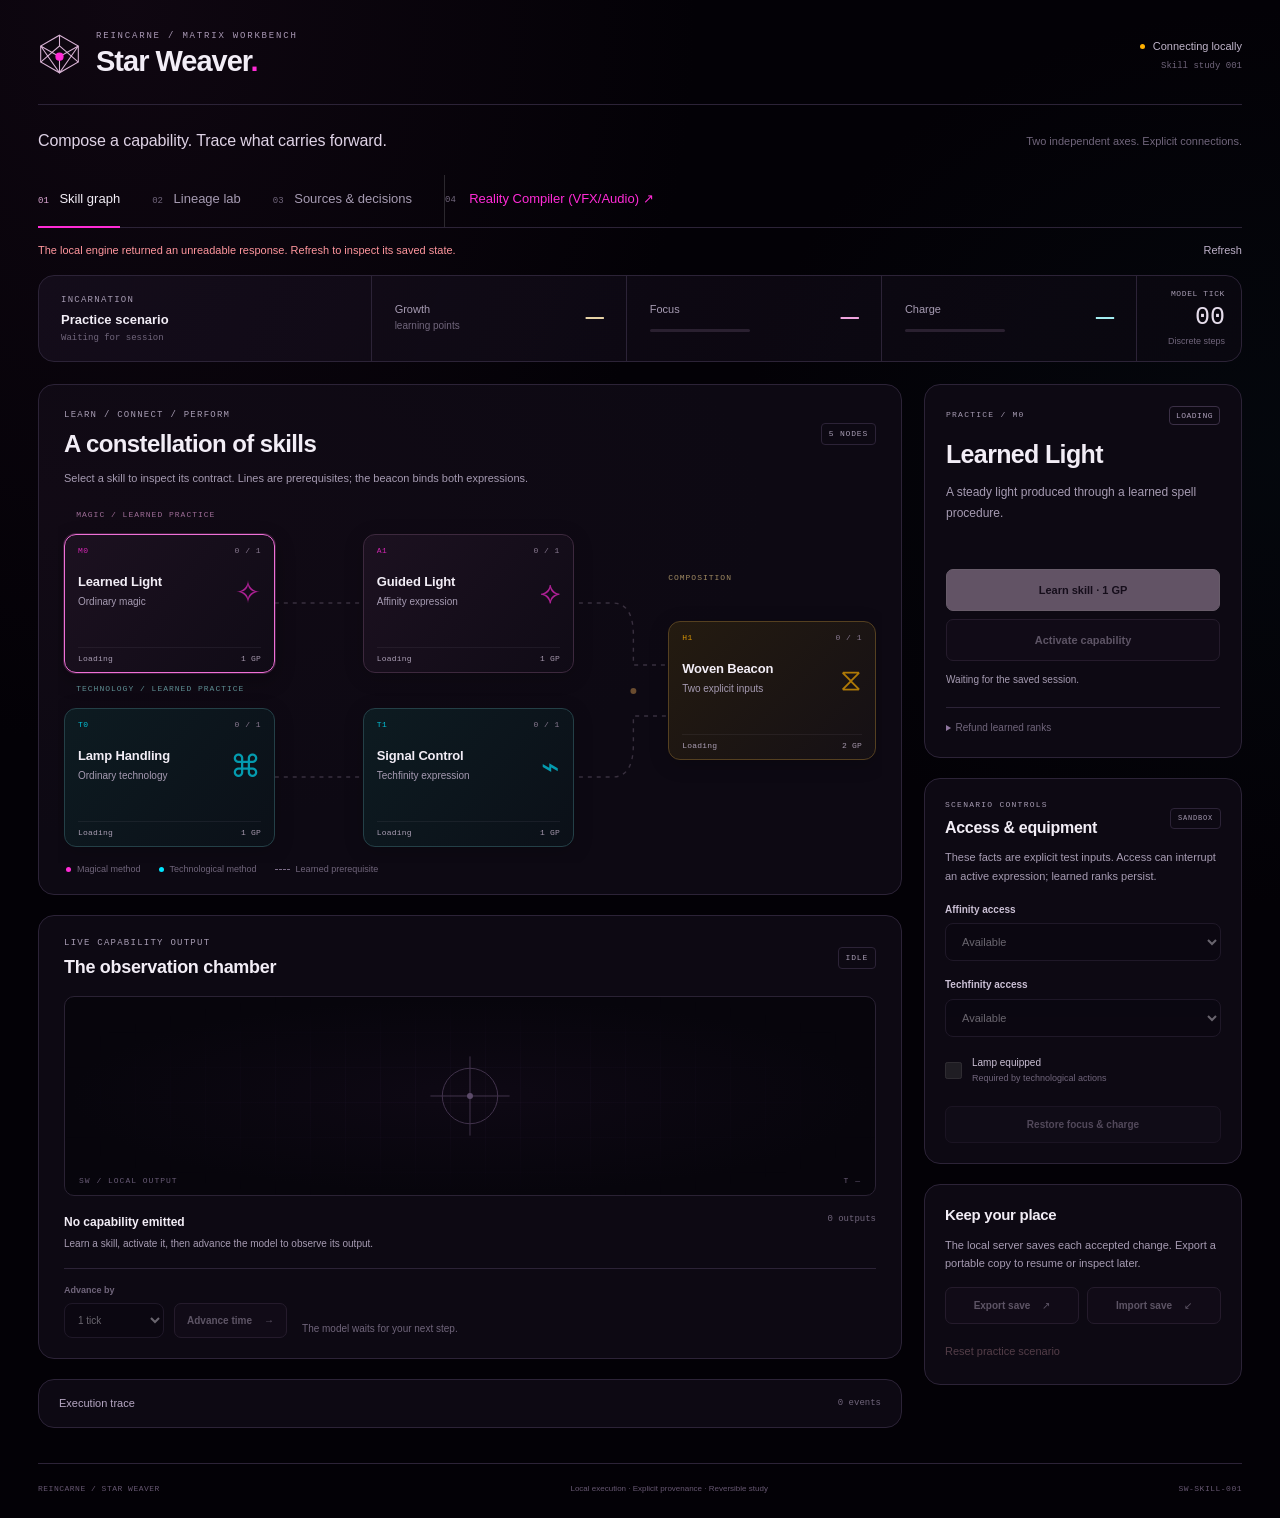
==== commit d7588ad1: "Merge 727c36cdb3f96a9d256389168f27480f36539bec into ecda16c63d2c2fd5fea10f480290eebe191f4fc1" ====
--- a/star-weaver/web/index.html
+++ b/star-weaver/web/index.html
@@ -26,6 +26,7 @@
       <button id="tab-skills" class="tab active" role="tab" aria-selected="true" aria-controls="panel-skills" tabindex="0"><span class="tab-number">01</span> Skill graph</button>
       <button id="tab-lineage" class="tab" role="tab" aria-selected="false" aria-controls="panel-lineage" tabindex="-1"><span class="tab-number">02</span> Lineage lab</button>
       <button id="tab-sources" class="tab" role="tab" aria-selected="false" aria-controls="panel-sources" tabindex="-1"><span class="tab-number">03</span> Sources &amp; decisions</button>
+      <a href="manifestation.html" class="tab" style="text-decoration:none; display:inline-flex; align-items:center; gap:0.4rem; color:#ff2bd6; border-left:1px solid rgba(255,255,255,0.15);"><span class="tab-number">04</span> Reality Compiler (VFX/Audio) ↗</a>
     </nav>
 
     <div class="status-strip"><p id="status-message" role="status" aria-live="polite">Loading the saved incarnation and skill contracts…</p><button id="refresh-session" class="text-button" type="button">Refresh</button></div>
